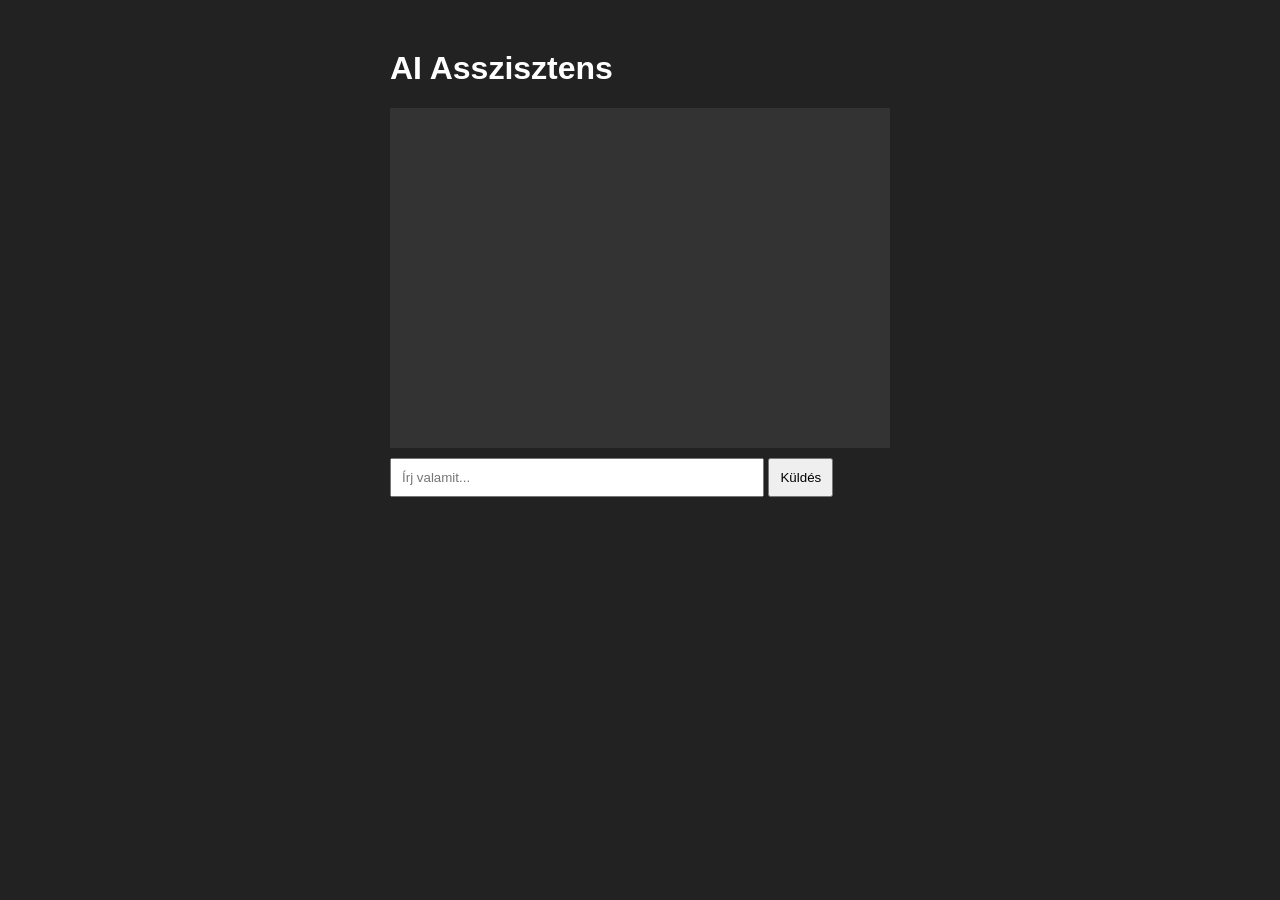
==== frontend/index.html @ 4079f676 "AI basic chat" ====
<!DOCTYPE html>
<html>

<head>
    <title>AI Chat</title>
    <link rel="stylesheet" href="style.css">
</head>


<body>

<div class="chat">

    <h1>AI Asszisztens</h1>

    <div id="messages"></div>


    <input 
        id="input"
        placeholder="Írj valamit..."
    >

    <button onclick="sendMessage()">
        Küldés
    </button>

</div>


<script src="script.js"></script>

</body>

</html>
---- frontend/style.css ----
body {
    font-family: Arial;
    background: #222;
    color: white;
}


.chat {
    width: 500px;
    margin: 50px auto;
}


#messages {
    background: #333;
    min-height: 300px;
    padding: 20px;
    margin-bottom: 10px;
}


input {
    width: 70%;
    padding: 10px;
}


button {
    padding: 10px;
}
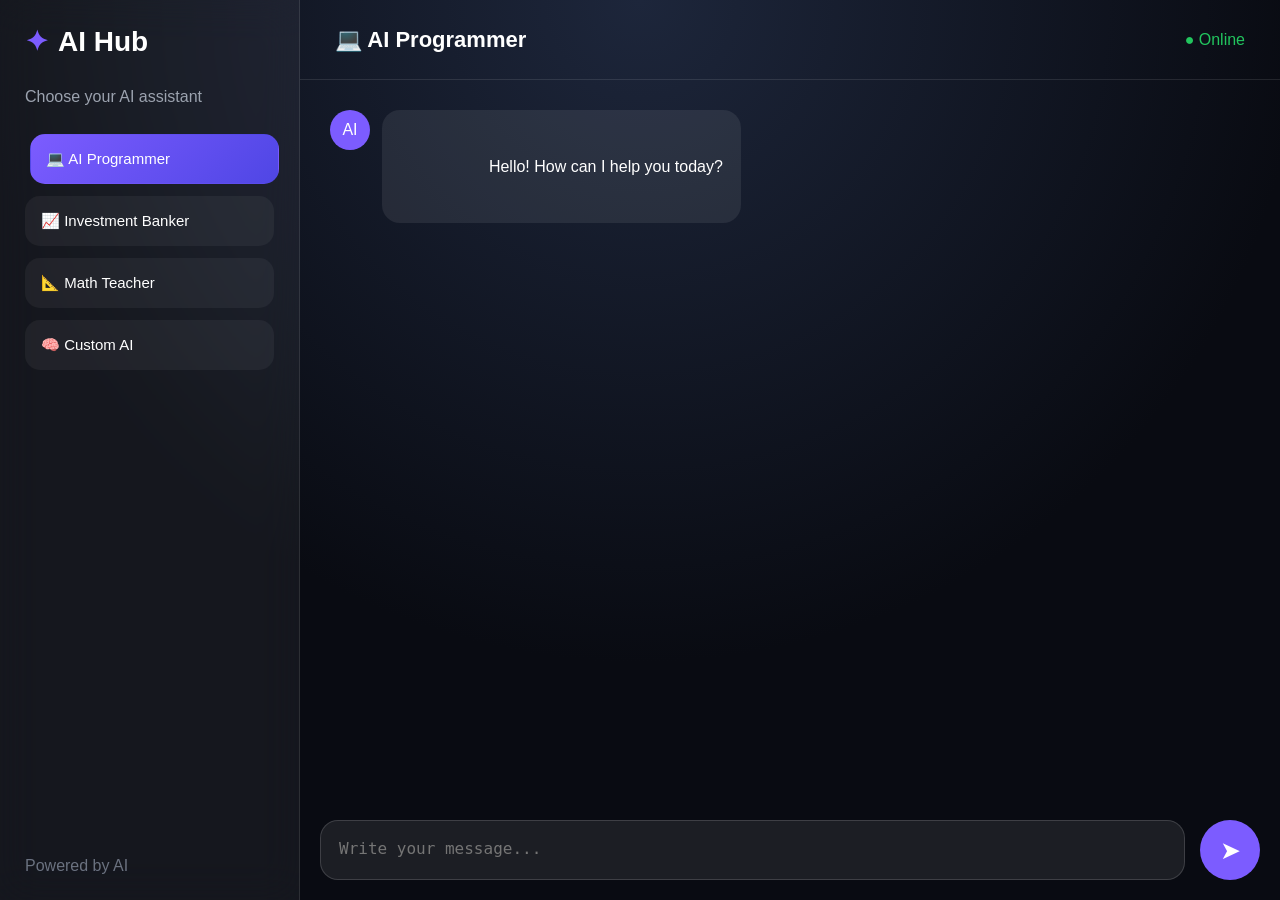
==== commit d2f4c3e5: "AI frontend design" ====
--- a/frontend/index.html
+++ b/frontend/index.html
@@ -1,35 +1,138 @@
 <!DOCTYPE html>
-<html>
+<html lang="hu">
+<head>
+    <meta charset="UTF-8">
+    <meta name="viewport" content="width=device-width, initial-scale=1.0">
 
-<head>
-    <title>AI Chat</title>
+    <title>AI Hub</title>
+
     <link rel="stylesheet" href="style.css">
 </head>
 
-
 <body>
 
-<div class="chat">
 
-    <h1>AI Asszisztens</h1>
-
-    <div id="messages"></div>
+<div class="app">
 
 
-    <input 
-        id="input"
-        placeholder="Írj valamit..."
-    >
+    <aside class="sidebar">
 
-    <button onclick="sendMessage()">
-        Küldés
-    </button>
+        <div class="logo">
+            <span>✦</span>
+            AI Hub
+        </div>
+
+
+        <p class="subtitle">
+            Choose your AI assistant
+        </p>
+
+
+        <div class="bots">
+
+
+            <button class="bot active" data-bot="programmer">
+                <span>💻</span>
+                AI Programmer
+            </button>
+
+
+            <button class="bot" data-bot="investor">
+                <span>📈</span>
+                Investment Banker
+            </button>
+
+
+            <button class="bot" data-bot="math_teacher">
+                <span>📐</span>
+                Math Teacher
+            </button>
+
+
+            <button class="bot" data-bot="custom">
+                <span>🧠</span>
+                Custom AI
+            </button>
+
+
+        </div>
+
+
+        <div class="footer">
+            Powered by AI
+        </div>
+
+
+    </aside>
+
+
+
+
+    <main class="chat">
+
+
+        <header class="chat-header">
+
+            <h1>
+                <span id="botIcon">💻</span>
+                <span id="botName">
+                    AI Programmer
+                </span>
+            </h1>
+
+            <div class="status">
+                ● Online
+            </div>
+
+        </header>
+
+
+
+        <div id="messages" class="messages">
+
+
+            <div class="message ai">
+
+                <div class="avatar">
+                    AI
+                </div>
+
+                <div class="bubble">
+                    Hello! How can I help you today?
+                </div>
+
+            </div>
+
+
+        </div>
+
+
+
+        <div class="input-area">
+
+
+            <textarea
+                id="input"
+                placeholder="Write your message..."
+            ></textarea>
+
+
+            <button id="send">
+                ➤
+            </button>
+
+
+        </div>
+
+
+    </main>
+
 
 </div>
+
 
 
 <script src="script.js"></script>
 
 </body>
-
 </html>
--- a/frontend/style.css
+++ b/frontend/style.css
@@ -1,30 +1,431 @@
+* {
+    box-sizing: border-box;
+}
+
+
 body {
-    font-family: Arial;
-    background: #222;
-    color: white;
-}
+
+    margin:0;
+
+    height:100vh;
+
+    background:
+    radial-gradient(
+        circle at top,
+        #1d263b,
+        #090b12 60%
+    );
+
+    color:white;
+
+    font-family:
+    Inter,
+    Segoe UI,
+    Arial,
+    sans-serif;
+
+}
+
+
+
+.app {
+
+    display:flex;
+
+    height:100vh;
+
+}
+
+
+
+/* SIDEBAR */
+
+
+.sidebar {
+
+    width:300px;
+
+    padding:25px;
+
+    background:
+    rgba(255,255,255,0.05);
+
+    backdrop-filter:
+    blur(20px);
+
+    border-right:
+    1px solid rgba(255,255,255,.1);
+
+}
+
+
+
+.logo {
+
+    font-size:28px;
+
+    font-weight:700;
+
+    display:flex;
+
+    gap:10px;
+
+    align-items:center;
+
+}
+
+
+.logo span {
+
+    color:#7c5cff;
+
+}
+
+
+
+.subtitle {
+
+    color:#9ca3af;
+
+    margin-top:30px;
+
+}
+
+
+
+.bot {
+
+
+    width:100%;
+
+    padding:15px;
+
+    margin-top:12px;
+
+
+    background:
+    rgba(255,255,255,.05);
+
+
+    color:white;
+
+
+    border:
+
+    1px solid transparent;
+
+
+    border-radius:15px;
+
+
+    text-align:left;
+
+
+    font-size:15px;
+
+
+    cursor:pointer;
+
+
+    transition:.25s;
+
+
+}
+
+
+
+.bot:hover,
+.bot.active {
+
+
+    background:
+    linear-gradient(
+        135deg,
+        #7c5cff,
+        #4f46e5
+    );
+
+
+    transform:
+    translateX(5px);
+
+
+}
+
+
+
+
+.footer {
+
+    position:absolute;
+
+    bottom:25px;
+
+    color:#6b7280;
+
+}
+
+
+
+
+
+/* CHAT */
 
 
 .chat {
-    width: 500px;
-    margin: 50px auto;
-}
-
-
-#messages {
-    background: #333;
-    min-height: 300px;
-    padding: 20px;
-    margin-bottom: 10px;
-}
-
-
-input {
-    width: 70%;
-    padding: 10px;
-}
-
-
-button {
-    padding: 10px;
+
+    flex:1;
+
+    display:flex;
+
+    flex-direction:column;
+
+}
+
+
+
+
+.chat-header {
+
+    height:80px;
+
+    padding:20px 35px;
+
+
+    display:flex;
+
+    justify-content:space-between;
+
+    align-items:center;
+
+
+    border-bottom:
+    1px solid rgba(255,255,255,.1);
+
+}
+
+
+
+.chat-header h1 {
+
+    font-size:22px;
+
+}
+
+
+
+.status {
+
+    color:#22c55e;
+
+}
+
+
+
+
+
+.messages {
+
+
+    flex:1;
+
+    overflow-y:auto;
+
+
+    padding:30px;
+
+
+}
+
+
+
+
+
+.message {
+
+
+    display:flex;
+
+    margin-bottom:25px;
+
+
+}
+
+
+
+.message.user {
+
+
+    justify-content:flex-end;
+
+
+}
+
+
+
+
+.avatar {
+
+
+    width:40px;
+
+    height:40px;
+
+
+    border-radius:50%;
+
+
+    background:#7c5cff;
+
+
+    display:flex;
+
+    align-items:center;
+
+    justify-content:center;
+
+
+    margin-right:12px;
+
+
+}
+
+
+
+.bubble {
+
+
+    max-width:700px;
+
+
+    padding:18px;
+
+
+    border-radius:18px;
+
+
+    line-height:1.6;
+
+
+    white-space:pre-wrap;
+
+
+    background:
+    rgba(255,255,255,.08);
+
+
+}
+
+
+
+
+.user .bubble {
+
+
+    background:
+    linear-gradient(
+        135deg,
+        #7c5cff,
+        #4f46e5
+    );
+
+}
+
+
+
+
+
+/* INPUT */
+
+
+.input-area {
+
+
+    padding:20px;
+
+    display:flex;
+
+    gap:15px;
+
+
+}
+
+
+
+textarea {
+
+
+    flex:1;
+
+    resize:none;
+
+
+    height:60px;
+
+
+    border-radius:18px;
+
+
+    border:
+    1px solid rgba(255,255,255,.15);
+
+
+    background:
+    rgba(255,255,255,.08);
+
+
+    color:white;
+
+
+    padding:18px;
+
+
+    font-size:16px;
+
+
+}
+
+
+
+textarea:focus {
+
+    outline:none;
+
+    border-color:#7c5cff;
+
+}
+
+
+
+
+#send {
+
+
+    width:60px;
+
+    border-radius:50%;
+
+
+    border:none;
+
+
+    background:#7c5cff;
+
+
+    color:white;
+
+
+    font-size:25px;
+
+
+    cursor:pointer;
+
+
+}
+
+
+#send:hover {
+
+    transform:scale(1.1);
+
 }
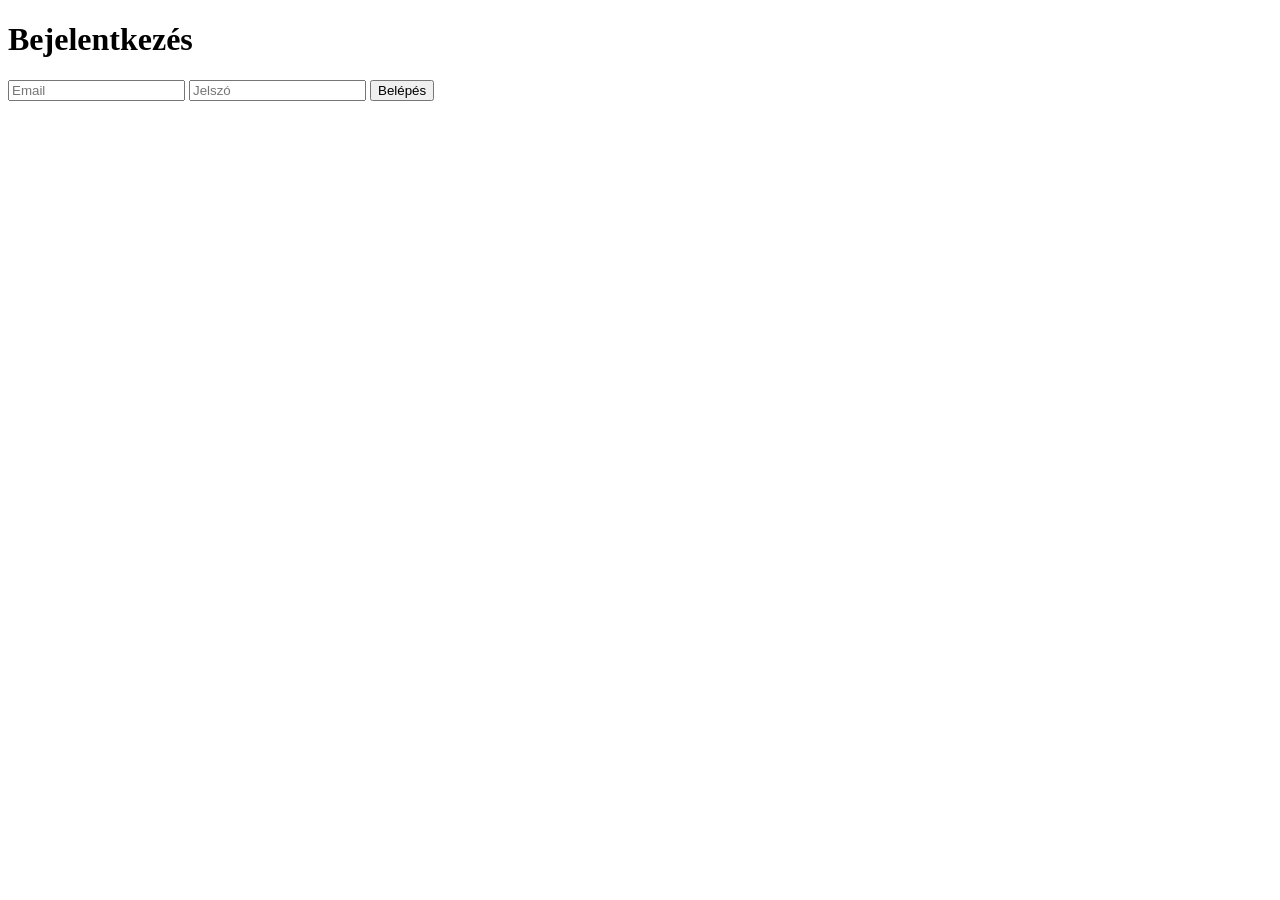
==== commit 7bfc67c7: "Add Supabase auth and frontend login Integrate Supabase authentication and add a simple login flow. " ====
--- a/frontend/index.html
+++ b/frontend/index.html
@@ -1,138 +1,224 @@
 <!DOCTYPE html>
 <html lang="hu">
+
 <head>
-    <meta charset="UTF-8">
-    <meta name="viewport" content="width=device-width, initial-scale=1.0">
-
-    <title>AI Hub</title>
-
-    <link rel="stylesheet" href="style.css">
+
+<meta charset="UTF-8">
+
+<meta name="viewport" content="width=device-width, initial-scale=1.0">
+
+<title>AI Hub</title>
+
+<link rel="stylesheet" href="style.css">
+
 </head>
 
+
 <body>
 
 
 <div class="app">
 
 
-    <aside class="sidebar">
-
-        <div class="logo">
-            <span>✦</span>
-            AI Hub
-        </div>
-
-
-        <p class="subtitle">
-            Choose your AI assistant
-        </p>
-
-
-        <div class="bots">
-
-
-            <button class="bot active" data-bot="programmer">
-                <span>💻</span>
-                AI Programmer
-            </button>
-
-
-            <button class="bot" data-bot="investor">
-                <span>📈</span>
-                Investment Banker
-            </button>
-
-
-            <button class="bot" data-bot="math_teacher">
-                <span>📐</span>
-                Math Teacher
-            </button>
-
-
-            <button class="bot" data-bot="custom">
-                <span>🧠</span>
-                Custom AI
-            </button>
-
-
-        </div>
-
-
-        <div class="footer">
-            Powered by AI
-        </div>
-
-
-    </aside>
-
-
-
-
-    <main class="chat">
-
-
-        <header class="chat-header">
-
-            <h1>
-                <span id="botIcon">💻</span>
-                <span id="botName">
-                    AI Programmer
-                </span>
-            </h1>
-
-            <div class="status">
-                ● Online
-            </div>
-
-        </header>
-
-
-
-        <div id="messages" class="messages">
-
-
-            <div class="message ai">
-
-                <div class="avatar">
-                    AI
-                </div>
-
-                <div class="bubble">
-                    Hello! How can I help you today?
-                </div>
-
-            </div>
-
-
-        </div>
-
-
-
-        <div class="input-area">
-
-
-            <textarea
-                id="input"
-                placeholder="Write your message..."
-            ></textarea>
-
-
-            <button id="send">
-                ➤
-            </button>
-
-
-        </div>
-
-
-    </main>
-
-
-</div>
-
-
-
-<script src="script.js"></script>
-
+<aside class="sidebar">
+
+
+<div class="logo">
+
+<span>✦</span>
+
+AI Hub
+
+</div>
+
+
+<p class="subtitle">
+Choose your AI assistant
+</p>
+
+
+
+<div class="bots">
+
+
+<button class="bot active">
+
+💻 AI Programmer
+
+</button>
+
+
+<button class="bot">
+
+📈 Investment Banker
+
+</button>
+
+
+<button class="bot">
+
+📐 Math Teacher
+
+</button>
+
+
+<button class="bot">
+
+🧠 Custom AI
+
+</button>
+
+
+</div>
+
+
+
+<div class="footer">
+
+Powered by AI
+
+</div>
+
+
+</aside>
+
+
+
+
+<main class="chat">
+
+
+<header class="chat-header">
+
+
+<h1>
+
+<span id="botIcon">
+💻
+</span>
+
+
+<span id="botName">
+AI Programmer
+</span>
+
+
+</h1>
+
+
+
+<div id="userInfo">
+
+</div>
+
+
+
+<div class="status">
+
+● Online
+
+</div>
+
+
+</header>
+
+
+
+
+
+<div id="messages" class="messages">
+
+
+<div class="message ai">
+
+
+<div class="avatar">
+
+AI
+
+</div>
+
+
+<div class="bubble">
+
+Hello! How can I help you today?
+
+</div>
+
+
+</div>
+
+
+</div>
+
+
+
+
+
+<div class="input-area">
+
+
+<textarea
+id="input"
+placeholder="Write your message..."
+></textarea>
+
+
+
+<button id="send">
+
+➤
+
+</button>
+
+
+</div>
+
+
+
+</main>
+
+
+</div>
+
+
+
+<script src="./src/auth.js"></script>
+<script src="./src/script.js"></script>
+
+<script>
+
+async function checkUser(){
+
+    const token = localStorage.getItem("token");
+
+
+    if(!token){
+
+        window.location.href="login.html";
+
+        return;
+    }
+
+
+    const user =
+        JSON.parse(localStorage.getItem("user"));
+
+
+    console.log(
+        "Belépve:",
+        user.email
+    );
+
+}
+
+
+checkUser();
+
+
+
+</script>
 </body>
+
+
 </html>
